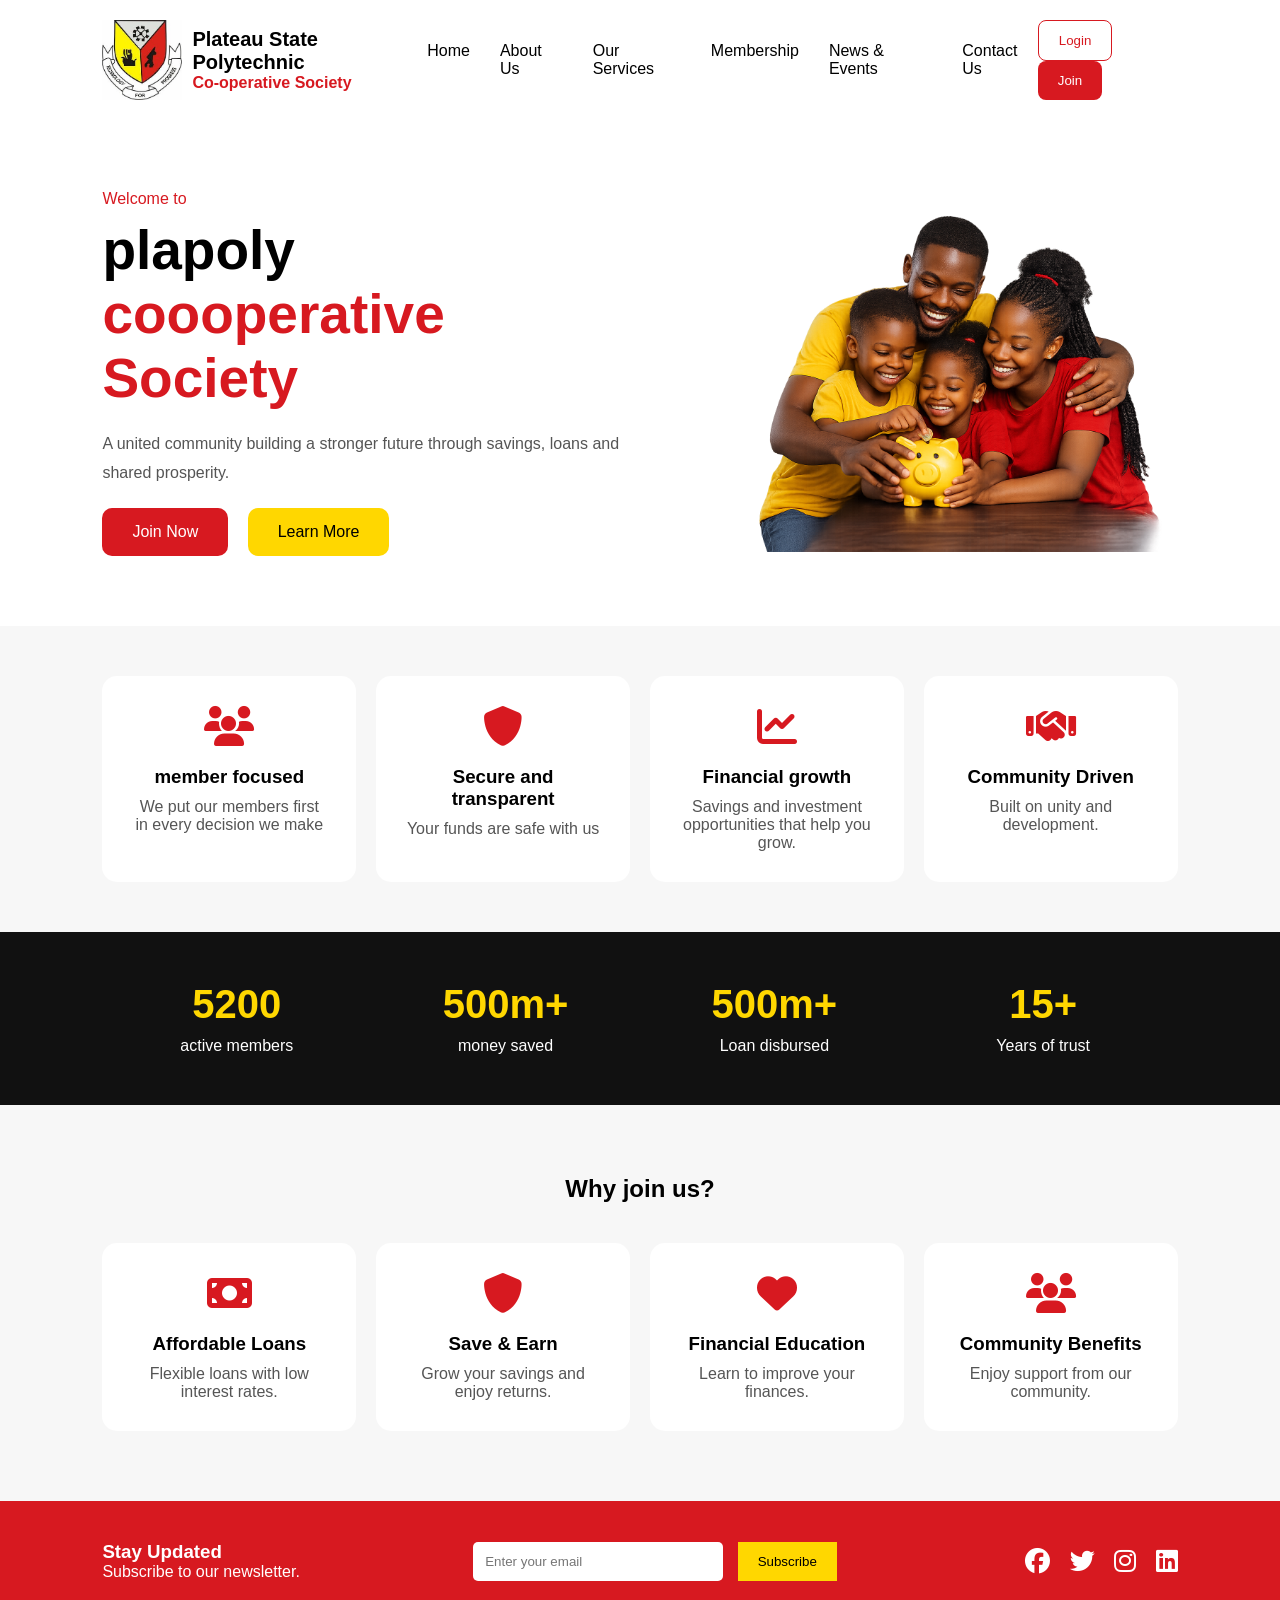
==== index.html @ c623bc65 "Initial commit" ====
<!DOCTYPE html>
<html lang="en">
<head>
    <meta charset="UTF-8">
    <meta name="viewport" content="width=device-width, initial-scale=1.0">
    <title>Document</title>
    <link rel="stylesheet" href="./css/style.css">
    <!-- Font Awesome -->
    <link rel="stylesheet"
    href="https://cdnjs.cloudflare.com/ajax/libs/font-awesome/6.5.2/css/all.min.css">
</head>
<body>
    <!-- header -->
     <header>
        <div class="logo">
            <img src="./images/plapoly logo.jpg" alt="">
            <div class="logo-text">
                <h2>Plateau State Polytechnic </h2>
                <p>Co-operative Society</p>
            </div>
        </div>
        <nav>
            <ul>
                 <li><a href="#">Home</a></li>

                <li><a href="#">About Us</a></li>

                <li><a href="#">Our Services</a></li>

                <li><a href="#">Membership</a></li>

                <li><a href="#">News & Events</a></li>

                <li><a href="#">Contact Us</a></li>
            </ul>
        </nav>

        <div class="buttons">
            <button class="login">Login</button>
            <button class="join">Join</button>
        </div>

     </header>
     <!-- Hero -->
      <section class="hero">
        <div class="hero-text">
            <span>Welcome to</span>
            <h1>plapoly
                <br>
                <span>coooperative Society</span>
            </h1>
            
             <p>

                A united community building a stronger future through
                savings, loans and shared prosperity.

            </p>
              <div class="hero-btn">

                <button class="join-btn">
                    Join Now
                </button>

                <button class="learn-btn">
                    Learn More
                </button>

            </div>
        </div>
         <div class="hero-image">

            <img src="./images/family.png" alt="family">

        </div>
      </section>
      <!-- features -->
       <section class="features">
        <div class="card">
            <i class=" fa-solid fa-users"></i>
            <h3>member focused</h3>
            <p>We put our members first in every decision we make</p>
        </div>

         <div class="card">
            <i class=" fa-solid fa-shield fa-halved"></i>
            <h3>Secure and transparent</h3>
            <p>Your funds are safe with us</p>
        </div>

         <div class="card">
            <i class=" fa-solid fa-chart-line"></i>
            <h3>Financial growth</h3>
            <p>Savings and investment opportunities
                that help you grow.
            </p>
        </div>

          <div class="card">
            <i class="fa-solid fa-handshake"></i>
            <h3>Community Driven</h3>
            <p>
                Built on unity and development.
            </p>

        </div>
       </section>

       <!-- STATISTICS -->
        <section class="stats">
            <div class="stat">
                <h2>5200</h2>
                <p>active members</p>
            </div>

            <div class="stat">
                <h2>500m+</h2>
                <p>money saved</p>
            </div>
            <div class="stat">
                <h2>500m+</h2>
                <p>Loan disbursed</p>
            </div>
         <div class="stat">
                <h2>15+</h2>
                <p>Years of trust</p>
            </div>
        </section>
        <section class="why">
            <h2>Why join us?</h2>
            

        <div class="why-container">


            <div class="why-card">

                <i class="fa-solid fa-money-bill"></i>

                <h3>Affordable Loans</h3>

                <p>

                    Flexible loans with low interest rates.

                </p>

            </div>



            <div class="why-card">

                <i class="fa-solid fa-shield"></i>

                <h3>Save & Earn</h3>

                <p>

                    Grow your savings and enjoy returns.

                </p>

            </div>



            <div class="why-card">

                <i class="fa-solid fa-heart"></i>

                <h3>Financial Education</h3>

                <p>

                    Learn to improve your finances.

                </p>

            </div>



            <div class="why-card">

                <i class="fa-solid fa-users"></i>

                <h3>Community Benefits</h3>

                <p>

                    Enjoy support from our community.

                </p>

            </div>


        </div>

    </section>





    <!-- FOOTER -->

    <footer>


        <div class="newsletter">

            <h3>Stay Updated</h3>

            <p>

                Subscribe to our newsletter.

            </p>

        </div>



        <form>

            <input type="email"
            placeholder="Enter your email">


            <button>

                Subscribe

            </button>

        </form>



        <div class="socials">

            <i class="fab fa-facebook"></i>

            <i class="fab fa-twitter"></i>

            <i class="fab fa-instagram"></i>

            <i class="fab fa-linkedin"></i>

        </div>


    </footer>

 <script src="./js/index.js"></script>

</body>
</html>
---- css/style.css ----
*{
    margin:0;
    padding:0;
    box-sizing:border-box;
    font-family:Arial, sans-serif;
}

body{
    background:#f7f7f7;
}
/* HEADER */

header{
    display:flex;
    justify-content:space-between;
    align-items:center;
    padding:20px 8%;
    background:white;
}

.logo{
    display:flex;
    align-items:center;
    gap:10px;
}

.logo img{
    width:80px;
}

.logo-text h2{
    font-size:20px;
}

.logo-text p{
    color:#d71920;
    font-weight:bold;
}


/* NAVIGATION */

nav ul{
    display:flex;
    list-style:none;
    gap:30px;
}

nav ul li a{
    text-decoration:none;
    color:black;
    font-weight:500;
}

nav ul li a:hover{
    color:#d71920;
}


/* BUTTONS */

.buttons button{
    padding:12px 20px;
    border:none;
    border-radius:8px;
    cursor:pointer;
}

.login{
    background:white;
    border:1px solid #d71920 !important;
    color:#d71920;
}

.join{
    background:#d71920;
    color:white;
}



/* HERO SECTION */

.hero{

    display:flex;
    justify-content:space-between;
    align-items:center;

    padding:70px 8%;

    background:white;
}

.hero-text{

    width:50%;

}

.hero-text span{

    color:#d71920;
}

.hero-text h1{

    font-size:55px;

    margin-top:10px;
}

.hero-text p{

    margin:20px 0;

    color:#555;

    line-height:1.8;
}



.hero-btn button{

    padding:15px 30px;

    border:none;

    border-radius:10px;

    margin-right:15px;

    cursor:pointer;

    font-size:16px;

}



.join-btn{

    background:#d71920;

    color:white;
}



.learn-btn{

    background:#FFD700;

    color:black;
}



.hero-image img{

    width:550px;

    max-width:100%;
}
/* FEATURES */

.features{

    display:grid;

    grid-template-columns:repeat(4,1fr);

    gap:20px;

    padding:50px 8%;

}



.card{

    background:white;

    padding:30px;

    border-radius:15px;

    text-align:center;

}



.card i{

    font-size:40px;

    color:#d71920;

    margin-bottom:20px;

}



.card h3{

    margin-bottom:10px;

}



.card p{

    color:#555;

}




/* STATISTICS */

.stats{

    background:#111;

    color:white;

    display:grid;

    grid-template-columns:repeat(4,1fr);

    text-align:center;

    padding:50px 8%;

}



.stat h2{

    color:#FFD700;

    font-size:40px;

}



.stat p{

    margin-top:10px;

}



/* WHY JOIN */

.why{

    padding:70px 8%;

    text-align:center;

}



.why h2{

    margin-bottom:40px;

}



.why-container{

    display:grid;

    grid-template-columns:repeat(4,1fr);

    gap:20px;

}



.why-card{

    background:white;

    padding:30px;

    border-radius:15px;

}



.why-card i{

    font-size:40px;

    color:#d71920;

    margin-bottom:20px;

}



.why-card p{

    color:#555;

    margin-top:10px;

}



/* FOOTER */

footer{

    background:#d71920;

    color:white;

    padding:40px 8%;

    display:flex;

    justify-content:space-between;

    align-items:center;

}



footer input{

    padding:12px;

    width:250px;

    border:none;

    border-radius:5px;

}



footer button{

    padding:12px 20px;

    border:none;

    background:#FFD700;

    cursor:pointer;

    margin-left:10px;

}



.socials i{

    margin-left:15px;

    font-size:25px;

    cursor:pointer;

}




/* RESPONSIVE DESIGN */

@media(max-width:768px){

    header{

        flex-direction:column;

        gap:20px;

    }



    nav ul{

        flex-direction:column;

        text-align:center;

    }



    .hero{

        flex-direction:column;

        text-align:center;

    }



    .hero-text{

        width:100%;

    }



    .hero-text h1{

        font-size:40px;

    }



    .features,

    .stats,

    .why-container{

        grid-template-columns:1fr;

    }



    footer{

        flex-direction:column;

        gap:20px;

        text-align:center;

    }

}
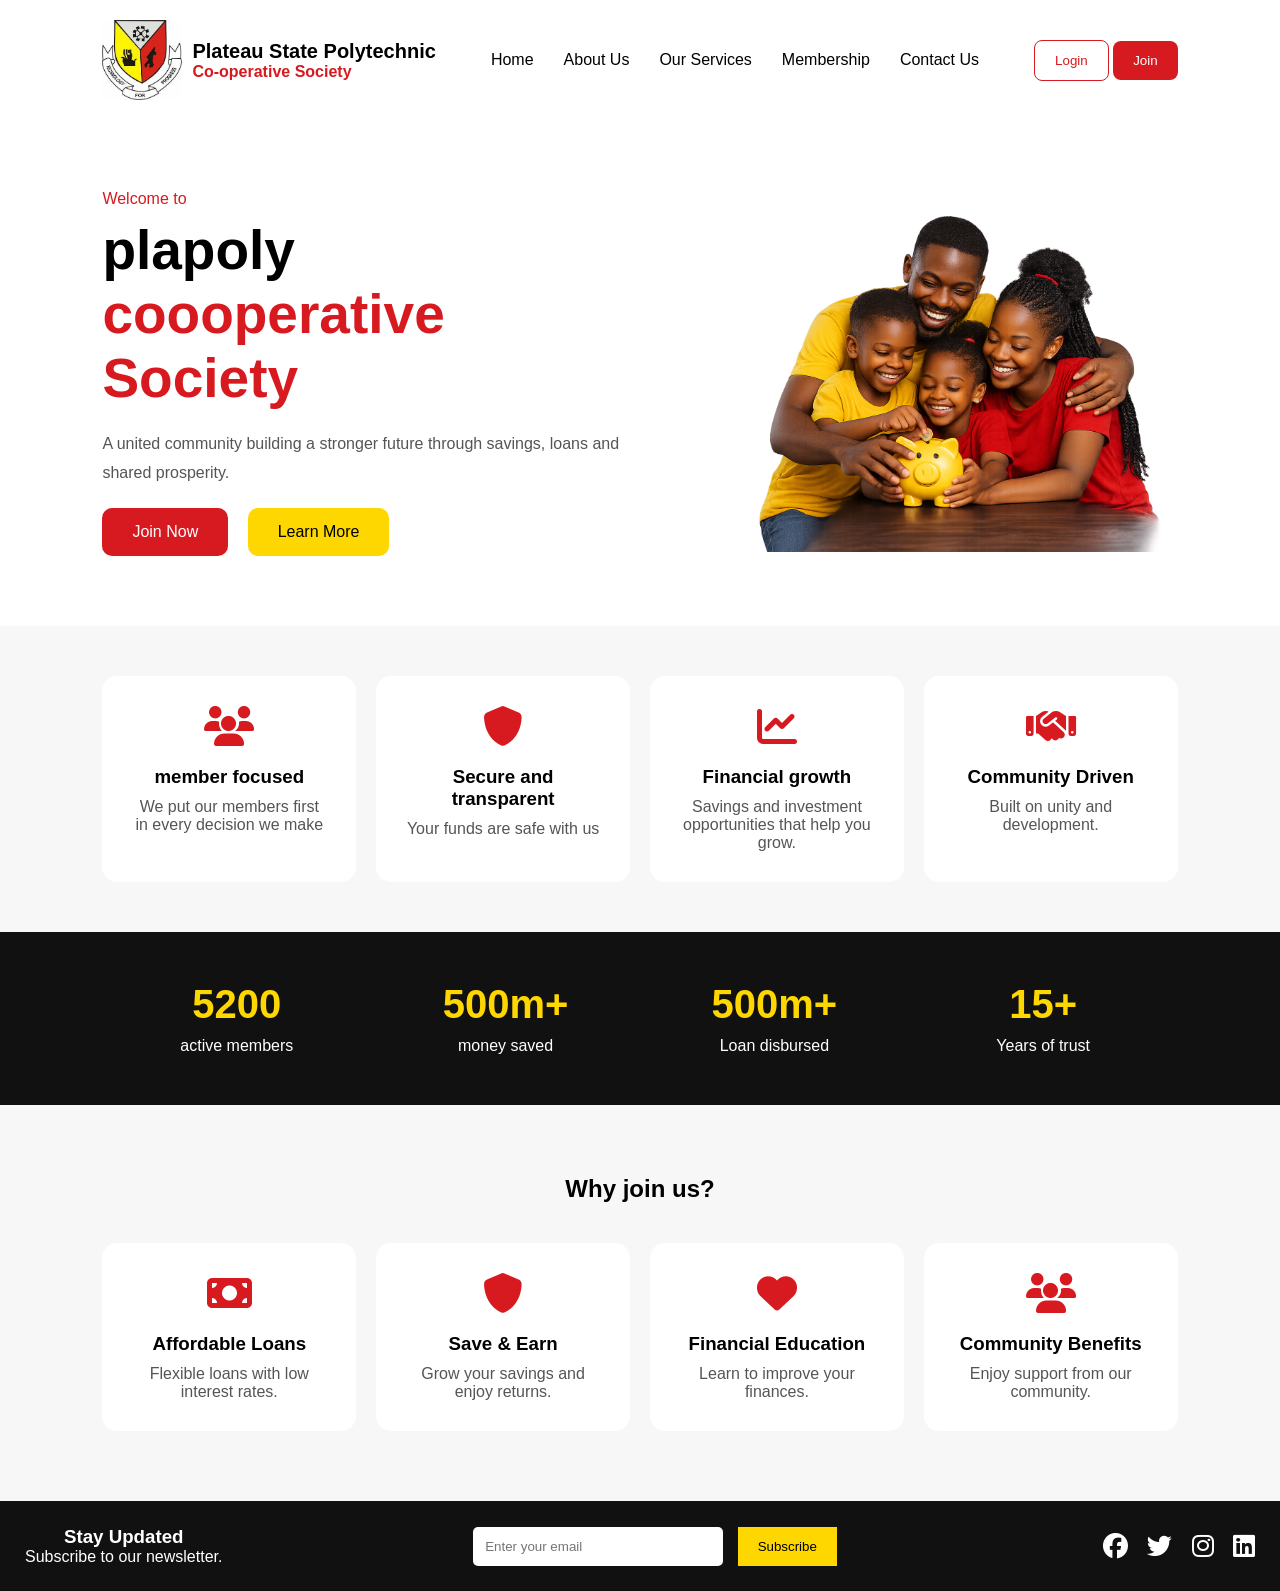
==== commit 71e2bdef: "Added new file(s)" ====
--- a/index.html
+++ b/index.html
@@ -21,17 +21,15 @@
         </div>
         <nav>
             <ul>
-                 <li><a href="#">Home</a></li>
-
-                <li><a href="#">About Us</a></li>
-
-                <li><a href="#">Our Services</a></li>
-
-                <li><a href="#">Membership</a></li>
-
-                <li><a href="#">News & Events</a></li>
-
-                <li><a href="#">Contact Us</a></li>
+                 <li><a href="index.html">Home</a></li>
+
+                <li><a href="about.html">About Us</a></li>
+
+                <li><a href="services.html">Our Services</a></li>
+
+                <li><a href="membership .html">Membership</a></li>
+
+                <li><a href="contact.html">Contact Us</a></li>
             </ul>
         </nav>
 
@@ -254,7 +252,7 @@
 
     </footer>
 
- <script src="./js/index.js"></script>
-
-</body>
+ <!-- <script src="./js/index.js"></script>
+<script src="./js/about.js"></script>
+</body> -->
 </html>
--- a/css/style.css
+++ b/css/style.css
@@ -462,3 +462,516 @@
     }
 
 }
+
+/* ABOUT PAGE */
+/* about page */
+.about-hero{
+
+height:50vh;
+
+background:#111;
+
+color:white;
+
+display:flex;
+
+justify-content:center;
+
+align-items:center;
+
+text-align:center;
+
+}
+
+
+.about-hero h1{
+
+font-size:60px;
+
+color:#FFD700;
+
+}
+
+
+
+.story{
+
+display:flex;
+
+justify-content:space-between;
+
+align-items:center;
+
+padding:80px 8%;
+
+gap:50px;
+
+}
+
+
+.story-text{
+
+width:50%;
+
+}
+
+
+.story-image img{
+
+width:450px;
+
+}
+
+
+
+.mission{
+
+display:flex;
+
+gap:30px;
+
+padding:50px 8%;
+
+}
+
+
+.box{
+
+background:white;
+
+padding:40px;
+
+border-radius:15px;
+
+text-align:center;
+
+flex:1;
+
+}
+
+
+.box i{
+
+font-size:50px;
+
+color:#d71920;
+
+margin-bottom:20px;
+
+}
+
+
+
+.values{
+
+padding:80px;
+
+text-align:center;
+
+}
+
+
+.values-container{
+
+display:grid;
+
+grid-template-columns:repeat(4,1fr);
+
+gap:20px;
+
+}
+
+
+.value{
+
+background:#FFD700;
+
+padding:40px;
+
+border-radius:10px;
+
+}
+
+
+
+.leaders{
+
+padding:80px;
+
+text-align:center;
+
+}
+
+
+
+.leaders-container{
+
+display:flex;
+
+justify-content:center;
+
+gap:30px;
+
+}
+
+
+.leader img{
+
+width:200px;
+
+border-radius:50%;
+
+}
+
+
+
+.cta{
+
+background:#d71920;
+
+color:white;
+
+text-align:center;
+
+padding:80px;
+
+}
+
+
+.cta button{
+
+padding:15px 35px;
+
+border:none;
+
+background:#FFD700;
+
+margin-top:20px;
+
+cursor:pointer;
+
+font-weight:bold;
+
+}
+/* SERVICES PAGE */
+/* =======================
+   SERVICES HERO SECTION
+======================= */
+
+.services-hero{
+
+    background:#111;
+
+    color:white;
+
+    text-align:center;
+
+    padding:80px 20px;
+
+}
+
+.services-hero h1{
+
+    font-size:50px;
+
+    color:#FFD700;
+
+    margin-bottom:20px;
+
+}
+
+.services-hero p{
+
+    font-size:18px;
+
+    max-width:700px;
+
+    margin:auto;
+
+}
+
+
+
+/* =======================
+   SERVICES CARDS
+======================= */
+
+.services-container{
+
+    display:grid;
+
+    grid-template-columns:repeat(3,1fr);
+
+    gap:30px;
+
+    padding:70px 8%;
+
+    background:#f5f5f5;
+
+}
+
+
+
+.service-card{
+
+    background:white;
+
+    padding:35px;
+
+    text-align:center;
+
+    border-radius:15px;
+
+    box-shadow:0 5px 15px rgba(0,0,0,0.1);
+
+    transition:0.3s;
+
+}
+
+
+
+.service-card:hover{
+
+    transform:translateY(-10px);
+
+}
+
+
+
+.service-card i{
+
+    font-size:50px;
+
+    color:#D71920;
+
+    margin-bottom:20px;
+
+}
+
+
+
+.service-card h2{
+
+    margin-bottom:15px;
+
+    color:#111;
+
+}
+
+
+
+.service-card p{
+
+    color:#555;
+
+    line-height:1.7;
+
+}
+
+
+
+
+/* =======================
+   WHY CHOOSE US
+======================= */
+
+.choose-us{
+
+    padding:80px 8%;
+
+    text-align:center;
+
+}
+
+
+
+.choose-us h1{
+
+    margin-bottom:50px;
+
+    color:#D71920;
+
+}
+
+
+
+.choose-container{
+
+    display:flex;
+
+    justify-content:center;
+
+    gap:30px;
+
+}
+
+
+
+.choose-card{
+
+    background:white;
+
+    width:300px;
+
+    padding:30px;
+
+    border-radius:15px;
+
+    box-shadow:0 5px 10px rgba(0,0,0,0.1);
+
+}
+
+
+
+.choose-card h3{
+
+    color:#111;
+
+    margin-bottom:15px;
+
+}
+
+
+
+.choose-card p{
+
+    color:#555;
+
+}
+
+
+
+
+/* =======================
+   CALL TO ACTION
+======================= */
+
+.cta{
+
+    background:#D71920;
+
+    color:white;
+
+    text-align:center;
+
+    padding:80px 20px;
+
+}
+
+
+
+.cta h1{
+
+    font-size:40px;
+
+}
+
+
+
+.cta p{
+
+    margin:20px 0;
+
+}
+
+
+
+.cta button{
+
+    padding:15px 35px;
+
+    background:#FFD700;
+
+    border:none;
+
+    border-radius:8px;
+
+    font-size:18px;
+
+    cursor:pointer;
+
+    font-weight:bold;
+
+}
+
+
+
+.cta button:hover{
+
+    background:white;
+
+}
+
+
+
+
+/* =======================
+   FOOTER
+======================= */
+
+footer{
+
+    background:#111;
+
+    color:white;
+
+    text-align:center;
+
+    padding:25px;
+
+}
+
+
+
+
+/* =======================
+   RESPONSIVE DESIGN
+======================= */
+
+@media(max-width:768px){
+
+
+    .services-container{
+
+        grid-template-columns:1fr;
+
+    }
+
+
+    .choose-container{
+
+        flex-direction:column;
+
+        align-items:center;
+
+    }
+
+
+    .service-card{
+
+        width:100%;
+
+    }
+
+
+    .choose-card{
+
+        width:100%;
+
+    }
+
+
+    .services-hero h1{
+
+        font-size:35px;
+
+    }
+
+
+    .cta h1{
+
+        font-size:30px;
+
+    }
+
+}
